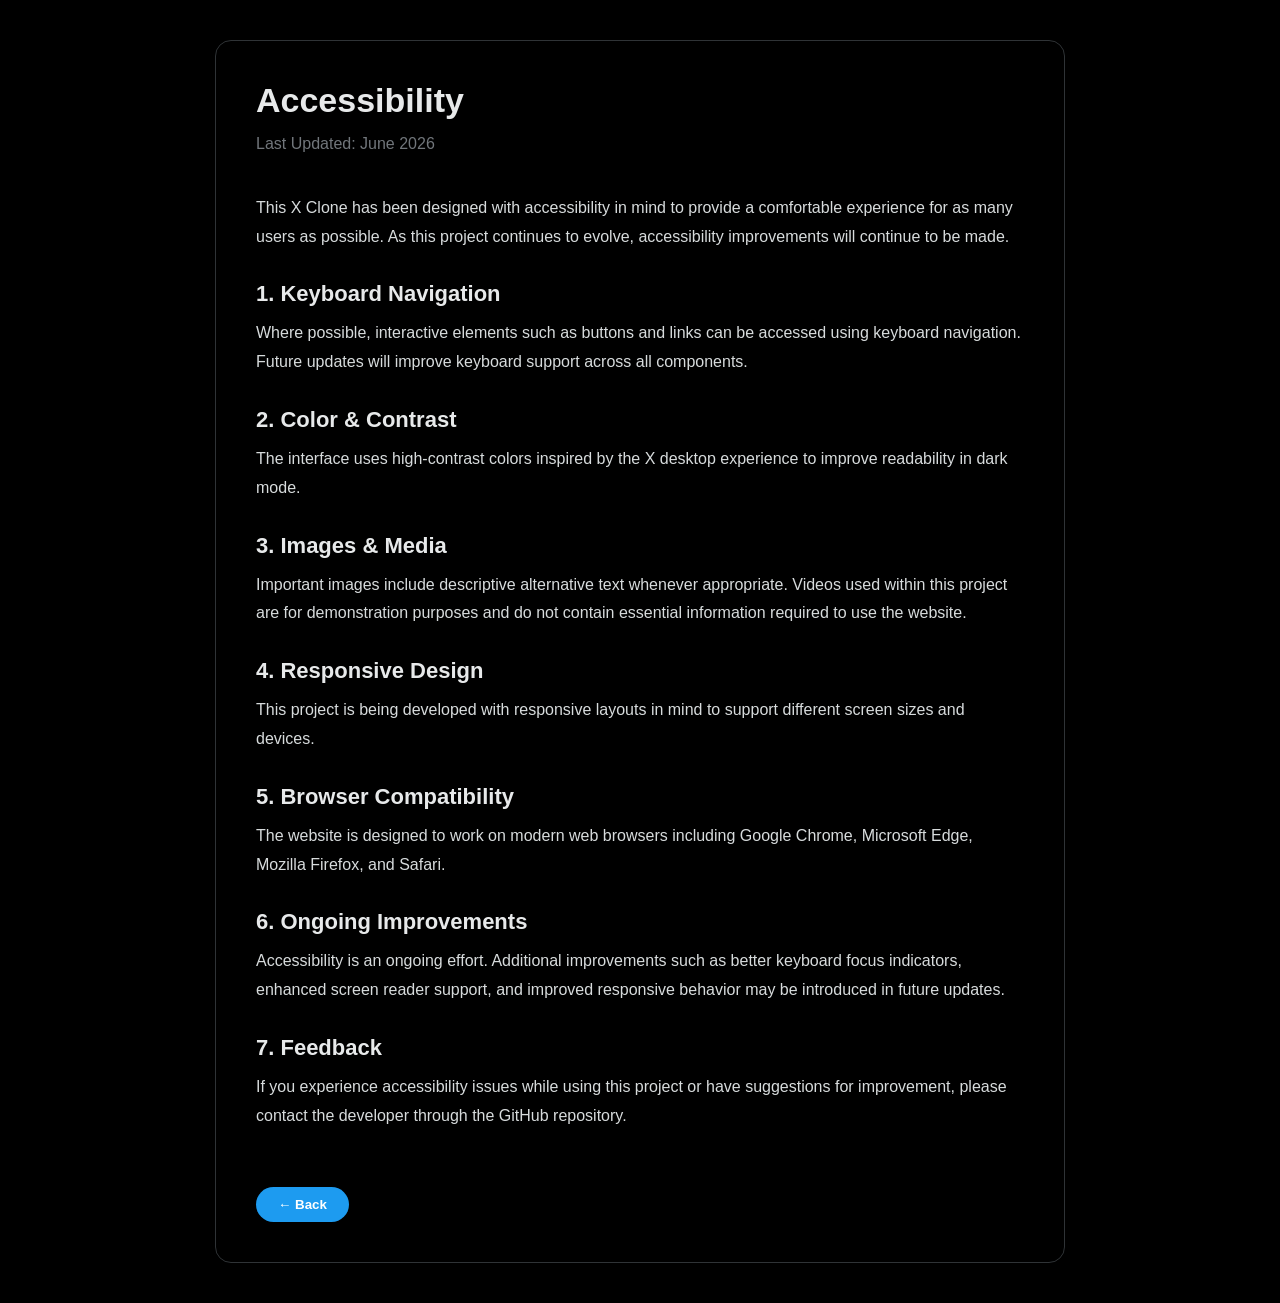
==== src/accessibility.html @ 682e99ae "JS added" ====
<!doctype html>
<html lang="en">
  <head>
    <title>Accessibility - X Clone</title>
    <link rel="icon" type="image/png" href="./images/image.png" />
    <style>
      * {
        margin: 0;
        padding: 0;
        box-sizing: border-box;
        font-family: Arial, Helvetica, sans-serif;
      }
      body {
        background: #000;
        color: #e7e9ea;
      }
      .container {
        width: 850px;
        margin: 40px auto;
        border: 1px solid #2f3336;
        border-radius: 16px;
        padding: 40px;
        background: #000;
      }
      h1 {
        font-size: 34px;
        margin-bottom: 10px;
      }
      .updated {
        color: #71767b;
        margin-bottom: 35px;
      }
      h2 {
        margin-top: 30px;
        margin-bottom: 12px;
        font-size: 22px;
      }
      p {
        color: #d7dbdc;
        line-height: 1.8;
        margin-bottom: 16px;
      }
      ul {
        margin-left: 25px;
        color: #d7dbdc;
        line-height: 1.8;
      }
      li {
        margin-bottom: 10px;
      }
      .back {
        display: inline-block;
        margin-top: 40px;
        background: #1d9bf0;
        color: white;
        padding: 10px 22px;
        border: none;
        border-radius: 30px;
        font-weight: 600;
        cursor: pointer;
        transition: background-color 0.15s ease;
      }
      .back:hover {
        background: #1a8cd8;
      }
    </style>
  </head>
  <body>
    <div class="container">
      <h1>Accessibility</h1>
      <p class="updated">Last Updated: June 2026</p>
      <p>
        This X Clone has been designed with accessibility in mind to provide a
        comfortable experience for as many users as possible. As this project
        continues to evolve, accessibility improvements will continue to be
        made.
      </p>
      <h2>1. Keyboard Navigation</h2>
      <p>
        Where possible, interactive elements such as buttons and links can be
        accessed using keyboard navigation. Future updates will improve keyboard
        support across all components.
      </p>
      <h2>2. Color & Contrast</h2>
      <p>
        The interface uses high-contrast colors inspired by the X desktop
        experience to improve readability in dark mode.
      </p>
      <h2>3. Images & Media</h2>
      <p>
        Important images include descriptive alternative text whenever
        appropriate. Videos used within this project are for demonstration
        purposes and do not contain essential information required to use the
        website.
      </p>
      <h2>4. Responsive Design</h2>
      <p>
        This project is being developed with responsive layouts in mind to
        support different screen sizes and devices.
      </p>
      <h2>5. Browser Compatibility</h2>
      <p>
        The website is designed to work on modern web browsers including Google
        Chrome, Microsoft Edge, Mozilla Firefox, and Safari.
      </p>
      <h2>6. Ongoing Improvements</h2>
      <p>
        Accessibility is an ongoing effort. Additional improvements such as
        better keyboard focus indicators, enhanced screen reader support, and
        improved responsive behavior may be introduced in future updates.
      </p>
      <h2>7. Feedback</h2>
      <p>
        If you experience accessibility issues while using this project or have
        suggestions for improvement, please contact the developer through the
        GitHub repository.
      </p>
      <button class="back" onclick="history.back()">← Back</button>
    </div>
  </body>
</html>
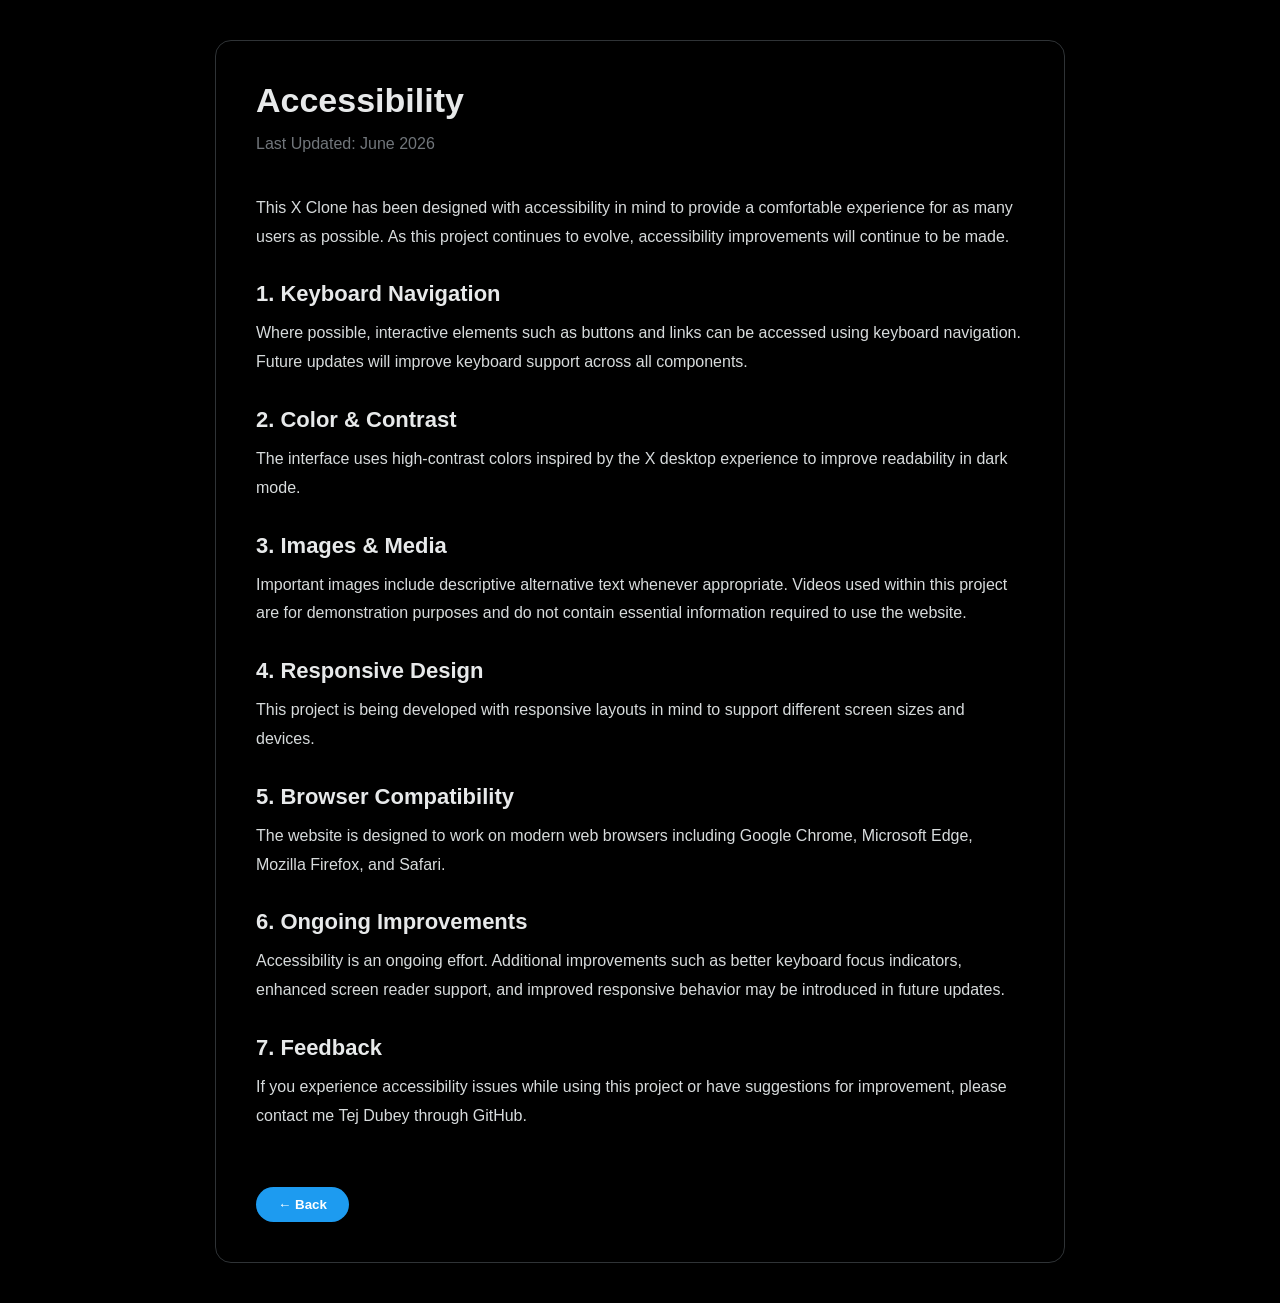
==== commit be18bedd: "Final frontend with improvised JS" ====
--- a/src/accessibility.html
+++ b/src/accessibility.html
@@ -112,8 +112,7 @@
       <h2>7. Feedback</h2>
       <p>
         If you experience accessibility issues while using this project or have
-        suggestions for improvement, please contact the developer through the
-        GitHub repository.
+        suggestions for improvement, please contact me Tej Dubey through GitHub.
       </p>
       <button class="back" onclick="history.back()">← Back</button>
     </div>
